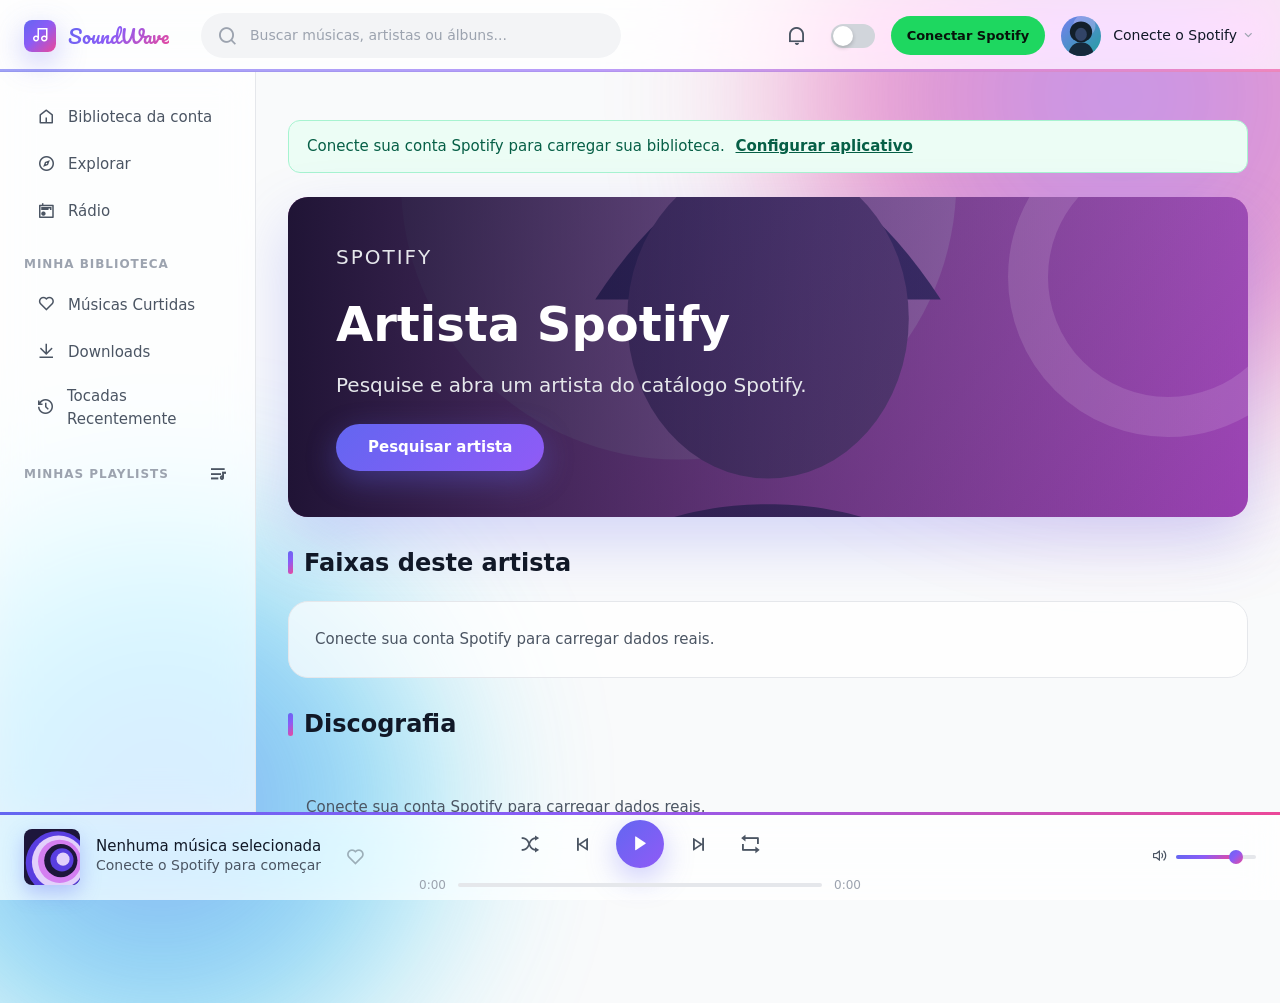
==== SoundWave-Vercel/SoundWave-API/artista.html @ 5b1b948e "Add files via upload" ====
<!DOCTYPE html>
<html lang="pt-BR">
<head>
  <meta charset="UTF-8">
  <meta name="viewport" content="width=device-width, initial-scale=1.0">
  <title>Artista · SoundWave</title>

  <!-- Fonte do logo (precisa de internet; sem ela, usa uma fonte cursiva do sistema) -->
  <link rel="preconnect" href="https://fonts.googleapis.com">
  <link rel="preconnect" href="https://fonts.gstatic.com" crossorigin>
  <link href="https://fonts.googleapis.com/css2?family=Pacifico&display=swap" rel="stylesheet" media="print" onload="this.media='all'">

  <!-- Ícones (Remix Icon, salvos na pasta css/icones) e estilo do site -->
  <link rel="stylesheet" href="css/icones/icones.css">
  <!-- estilo.css só importa os outros arquivos da pasta css, na ordem certa -->
  <link rel="stylesheet" href="css/estilo.css">
  <script defer src="js/spotify/inicio.js"></script>
  <script defer src="js/spotify/auth.js"></script>
  <script defer src="js/spotify/api.js"></script>
  <script defer src="js/spotify/library.js"></script>
  <script defer src="js/spotify/search.js"></script>
  <script defer src="js/spotify/player.js"></script>
  <script defer src="js/spotify/navigation.js"></script>
  <script defer src="js/spotify/device-music.js"></script>
  <script defer src="js/spotify/public-playlists.js"></script>
  <script defer src="js/spotify/app.js"></script>
</head>
<body>

  <!-- Estados controlados só por CSS: tema, menu no celular e play/pause -->
  <input class="estado" type="checkbox" id="tema-escuro" aria-label="Tema escuro">
  <input class="estado" type="checkbox" id="menu-aberto">
<!-- ===== Barra superior ===== -->
  <header class="barra-superior">
    <div class="barra-esquerda">
      <label class="botao-icone botao-menu" for="menu-aberto" aria-label="Abrir menu"><i class="ri-menu-line"></i></label>
      <a class="logo" href="index.html">
        <span class="logo-icone"><i class="ri-music-2-line"></i></span>
        <span class="logo-nome">SoundWave</span>
      </a>
      <form class="busca" action="explorar.html" method="get" role="search">
        <i class="ri-search-line"></i>
        <input type="search" name="q" placeholder="Buscar músicas, artistas ou álbuns..." aria-label="Buscar">
        <button type="submit">Buscar</button>
      </form>
    </div>
    <div class="barra-direita">
      <a class="botao-icone so-celular" href="explorar.html" aria-label="Buscar"><i class="ri-search-line"></i></a>
      <a class="botao-icone notificacoes" href="recentes.html" aria-label="Notificações"><i class="ri-notification-line"></i></a>
      <label class="interruptor" for="tema-escuro" title="Alternar tema escuro"></label>
      <a class="perfil" href="curtidas.html">
        <img src="img/avatar.svg" alt="Foto de perfil">
        <span class="perfil-nome">Conecte o Spotify <i class="ri-arrow-down-s-line"></i></span>
      </a>
    </div>
  </header>

  <!-- Fundo escuro que fecha o menu no celular -->
  <label class="menu-fundo" for="menu-aberto" aria-label="Fechar menu"></label>

  <!-- ===== Menu lateral ===== -->
  <nav class="menu-lateral" aria-label="Menu principal">
    <div class="menu-grupo">
      <a class="menu-item" href="index.html"><i class="ri-home-5-line"></i><span>Biblioteca da conta</span></a>
      <a class="menu-item" href="explorar.html"><i class="ri-compass-3-line"></i><span>Explorar</span></a>
      <a class="menu-item" href="radio.html"><i class="ri-radio-line"></i><span>Rádio</span></a>
    </div>
    <div class="menu-grupo">
      <h3 class="menu-titulo">Minha Biblioteca</h3>
      <a class="menu-item" href="curtidas.html"><i class="ri-heart-line"></i><span>Músicas Curtidas</span></a>
      <a class="menu-item" href="downloads.html"><i class="ri-download-line"></i><span>Downloads</span></a>
      <a class="menu-item" href="recentes.html"><i class="ri-history-line"></i><span>Tocadas Recentemente</span></a>
    </div>
    <div class="menu-grupo">
      <h3 class="menu-titulo">Minhas Playlists <a class="botao-icone" href="playlist.html" aria-label="Ver playlists"><i class="ri-play-list-line"></i></a></h3>
      <div data-spotify-playlists></div>
    </div>
  </nav>

  <!-- ===== Conteúdo ===== -->
  <main class="conteudo">

      <section class="destaque" data-spotify-artist-hero style="background-image: url('img/lua-caicara.svg');">
        <div class="destaque-texto">
          <p class="destaque-tipo">Spotify</p>
          <h1>Artista Spotify</h1>
          <p>Pesquise e abra um artista do catálogo Spotify.</p>
          <a class="botao-principal" href="explorar.html">Pesquisar artista</a>
        </div>
      </section>
      <section class="secao"><div class="secao-cabecalho"><h2>Faixas deste artista</h2></div><ol class="lista-musicas" data-spotify-artist-tracks></ol></section>
      <section class="secao">
        <div class="secao-cabecalho">
          <h2>Discografia</h2>
          
        </div>
        <div class="grade grade-5" data-spotify-artist-albums></div>
      </section>

  </main>

  <!-- ===== Player ===== -->
  <footer class="player">
    <div class="player-musica">
      <img src="img/tocando-agora.svg" alt="Capa da música atual">
      <div>
        <h4>Nenhuma música selecionada</h4>
        <p>Conecte o Spotify para começar</p>
      </div>
      <button type="button" class="curtir botao-icone" data-current-favorite aria-label="Salvar música atual" disabled><i class="ri-heart-line"></i><i class="ri-heart-fill"></i></button>
    </div>
    <div class="player-centro">
      <div class="player-botoes">
        <label class="botao-icone" title="Aleatório"><input class="estado" type="checkbox"><i class="ri-shuffle-line"></i></label>
        <a class="botao-icone" href="#" aria-label="Anterior"><i class="ri-skip-back-line"></i></a>
        <button type="button" class="botao-tocar" aria-label="Tocar ou pausar"><i class="ri-pause-line"></i><i class="ri-play-fill"></i></button>
        <a class="botao-icone" href="#" aria-label="Próxima"><i class="ri-skip-forward-line"></i></a>
        <label class="botao-icone" title="Repetir"><input class="estado" type="checkbox"><i class="ri-repeat-line"></i></label>
      </div>
      <div class="player-progresso">
        <span>0:00</span>
        <div class="barra-progresso"><span></span></div>
        <span>0:00</span>
      </div>
    </div>
    <div class="player-direita">
      <a class="botao-icone extra" href="playlist.html" aria-label="Playlists"><i class="ri-play-list-line"></i></a>
      <button type="button" class="botao-icone extra" data-fullscreen aria-label="Tela cheia"><i class="ri-fullscreen-line"></i></button>
      <div class="volume" title="Volume: 75%"><i class="ri-volume-up-line"></i><div class="volume-barra"><span></span></div></div>
    </div>
  </footer>

</body>
</html>
---- SoundWave-Vercel/SoundWave-API/css/icones/icones.css ----
/* Ícones usados no site (Remix Icon, versão reduzida).
   O arquivo original tem ~3.000 ícones; aqui ficam só os 27 que o SoundWave usa.
   Para usar um ícone novo, copie a regra dele do arquivo original (remixicon.css,
   em https://remixicon.com) para cá. */

/*
* Remix Icon v4.6.0
* https://remixicon.com
* https://github.com/Remix-Design/RemixIcon
*
* Copyright RemixIcon.com
* Released under the Apache License Version 2.0
*
* Date: 2024-12-17
*/
@font-face {
  font-family: "remixicon";
  src: url("[data-uri]") format("woff2"),
       url("remixicon.woff") format("woff");
  font-display: swap;
}

[class^="ri-"], [class*=" ri-"] {
  font-family: 'remixicon' !important;
  font-style: normal;
  -webkit-font-smoothing: antialiased;
  -moz-osx-font-smoothing: grayscale;
}

.ri-add-line:before { content: "\ea13"; }
.ri-arrow-down-s-line:before { content: "\ea4e"; }
.ri-checkbox-circle-fill:before { content: "\eb80"; }
.ri-compass-3-line:before { content: "\ebbe"; }
.ri-computer-line:before { content: "\ebca"; }
.ri-download-2-line:before { content: "\ec54"; }
.ri-download-line:before { content: "\ec5a"; }
.ri-fullscreen-line:before { content: "\ed9c"; }
.ri-heart-fill:before { content: "\ee0e"; }
.ri-heart-line:before { content: "\ee0f"; }
.ri-history-line:before { content: "\ee17"; }
.ri-home-5-line:before { content: "\ee1f"; }
.ri-menu-line:before { content: "\ef3e"; }
.ri-mic-line:before { content: "\ef50"; }
.ri-music-2-line:before { content: "\ef83"; }
.ri-notification-line:before { content: "\ef9a"; }
.ri-pause-line:before { content: "\efd8"; }
.ri-play-circle-line:before { content: "\f009"; }
.ri-play-fill:before { content: "\f00a"; }
.ri-play-list-line:before { content: "\f011"; }
.ri-radio-line:before { content: "\f052"; }
.ri-repeat-line:before { content: "\f074"; }
.ri-search-line:before { content: "\f0d1"; }
.ri-shuffle-line:before { content: "\f124"; }
.ri-skip-back-line:before { content: "\f140"; }
.ri-skip-forward-line:before { content: "\f144"; }
.ri-volume-up-line:before { content: "\f2a2"; }
---- SoundWave-Vercel/SoundWave-API/css/estilo.css ----
/* =====================================================================
   SoundWave — arquivo principal de estilo.
   Ele só reúne os outros arquivos, na ordem certa.
   A ordem importa: "responsivo" e "tema-escuro" vêm por último porque
   sobrescrevem regras dos arquivos anteriores.
   ===================================================================== */
@import url("variaveis.css");
@import url("base.css");
@import url("barra-superior.css");
@import url("menu-lateral.css");
@import url("conteudo.css");
@import url("lista-musicas.css");
@import url("player.css");
@import url("decoracao.css");
@import url("animacoes.css");
@import url("responsivo.css");
@import url("tema-escuro.css");
@import url("spotify.css");
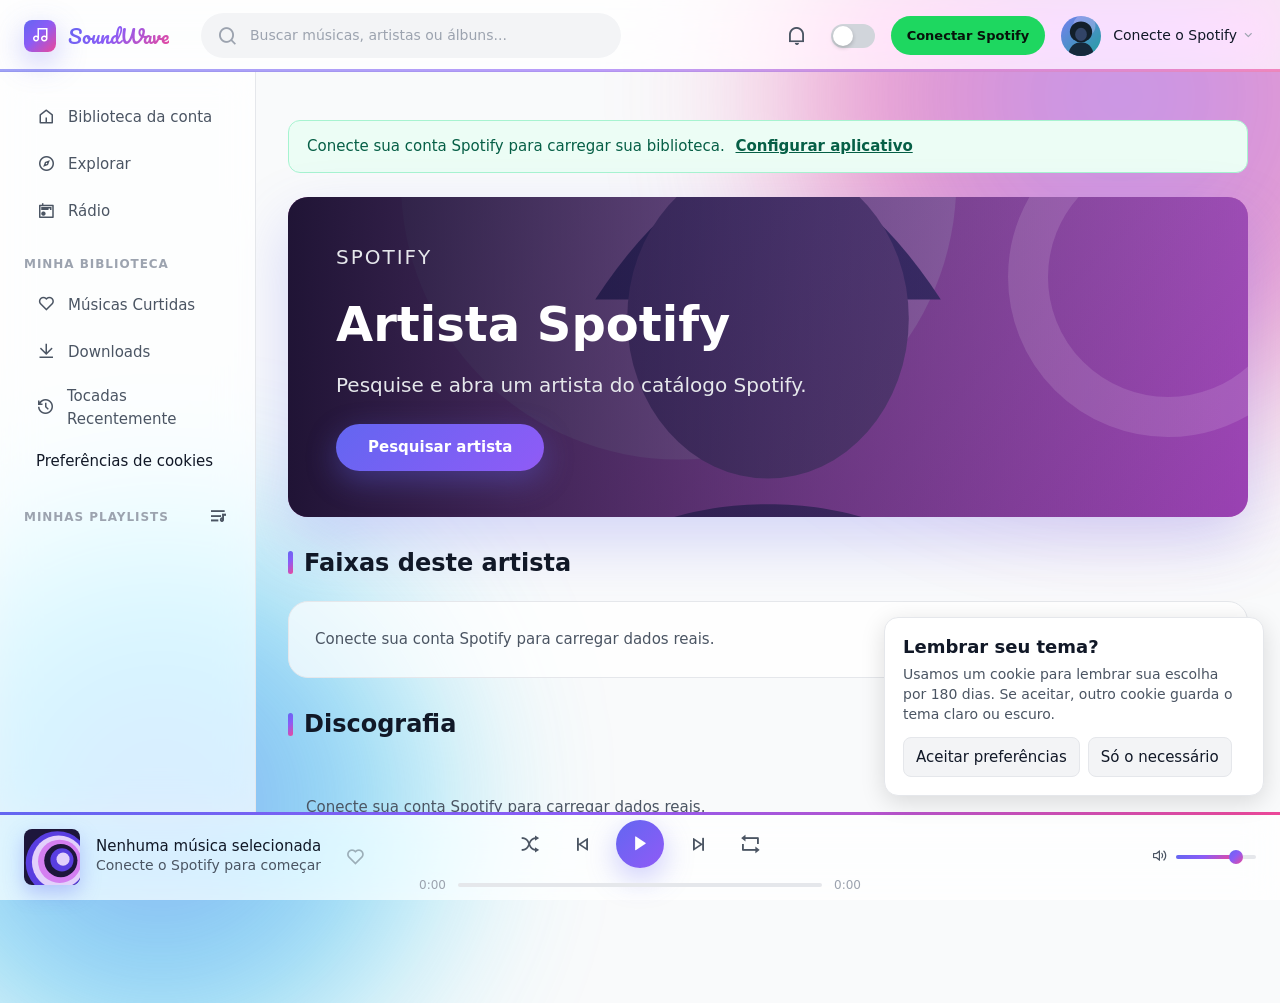
==== commit c61f5ae7: "Restaurar o botão de preferências de cookies nas telas do SoundWave" ====
--- a/SoundWave-Vercel/SoundWave-API/artista.html
+++ b/SoundWave-Vercel/SoundWave-API/artista.html
@@ -5,14 +5,11 @@
   <meta name="viewport" content="width=device-width, initial-scale=1.0">
   <title>Artista · SoundWave</title>
 
-  <!-- Fonte do logo (precisa de internet; sem ela, usa uma fonte cursiva do sistema) -->
   <link rel="preconnect" href="https://fonts.googleapis.com">
   <link rel="preconnect" href="https://fonts.gstatic.com" crossorigin>
   <link href="https://fonts.googleapis.com/css2?family=Pacifico&display=swap" rel="stylesheet" media="print" onload="this.media='all'">
 
-  <!-- Ícones (Remix Icon, salvos na pasta css/icones) e estilo do site -->
   <link rel="stylesheet" href="css/icones/icones.css">
-  <!-- estilo.css só importa os outros arquivos da pasta css, na ordem certa -->
   <link rel="stylesheet" href="css/estilo.css">
   <script defer src="js/spotify/inicio.js"></script>
   <script defer src="js/spotify/auth.js"></script>
@@ -27,10 +24,8 @@
 </head>
 <body>
 
-  <!-- Estados controlados só por CSS: tema, menu no celular e play/pause -->
   <input class="estado" type="checkbox" id="tema-escuro" aria-label="Tema escuro">
   <input class="estado" type="checkbox" id="menu-aberto">
-<!-- ===== Barra superior ===== -->
   <header class="barra-superior">
     <div class="barra-esquerda">
       <label class="botao-icone botao-menu" for="menu-aberto" aria-label="Abrir menu"><i class="ri-menu-line"></i></label>
@@ -55,10 +50,8 @@
     </div>
   </header>
 
-  <!-- Fundo escuro que fecha o menu no celular -->
   <label class="menu-fundo" for="menu-aberto" aria-label="Fechar menu"></label>
 
-  <!-- ===== Menu lateral ===== -->
   <nav class="menu-lateral" aria-label="Menu principal">
     <div class="menu-grupo">
       <a class="menu-item" href="index.html"><i class="ri-home-5-line"></i><span>Biblioteca da conta</span></a>
@@ -70,14 +63,13 @@
       <a class="menu-item" href="curtidas.html"><i class="ri-heart-line"></i><span>Músicas Curtidas</span></a>
       <a class="menu-item" href="downloads.html"><i class="ri-download-line"></i><span>Downloads</span></a>
       <a class="menu-item" href="recentes.html"><i class="ri-history-line"></i><span>Tocadas Recentemente</span></a>
+      <button type="button" class="menu-item preferencias-cookie" data-cookie-settings>Preferências de cookies</button>
     </div>
     <div class="menu-grupo">
       <h3 class="menu-titulo">Minhas Playlists <a class="botao-icone" href="playlist.html" aria-label="Ver playlists"><i class="ri-play-list-line"></i></a></h3>
       <div data-spotify-playlists></div>
     </div>
   </nav>
-
-  <!-- ===== Conteúdo ===== -->
   <main class="conteudo">
 
       <section class="destaque" data-spotify-artist-hero style="background-image: url('img/lua-caicara.svg');">
@@ -99,7 +91,6 @@
 
   </main>
 
-  <!-- ===== Player ===== -->
   <footer class="player">
     <div class="player-musica">
       <img src="img/tocando-agora.svg" alt="Capa da música atual">
--- a/SoundWave-Vercel/SoundWave-API/css/estilo.css
+++ b/SoundWave-Vercel/SoundWave-API/css/estilo.css
@@ -1,9 +1,3 @@
-/* =====================================================================
-   SoundWave — arquivo principal de estilo.
-   Ele só reúne os outros arquivos, na ordem certa.
-   A ordem importa: "responsivo" e "tema-escuro" vêm por último porque
-   sobrescrevem regras dos arquivos anteriores.
-   ===================================================================== */
 @import url("variaveis.css");
 @import url("base.css");
 @import url("barra-superior.css");
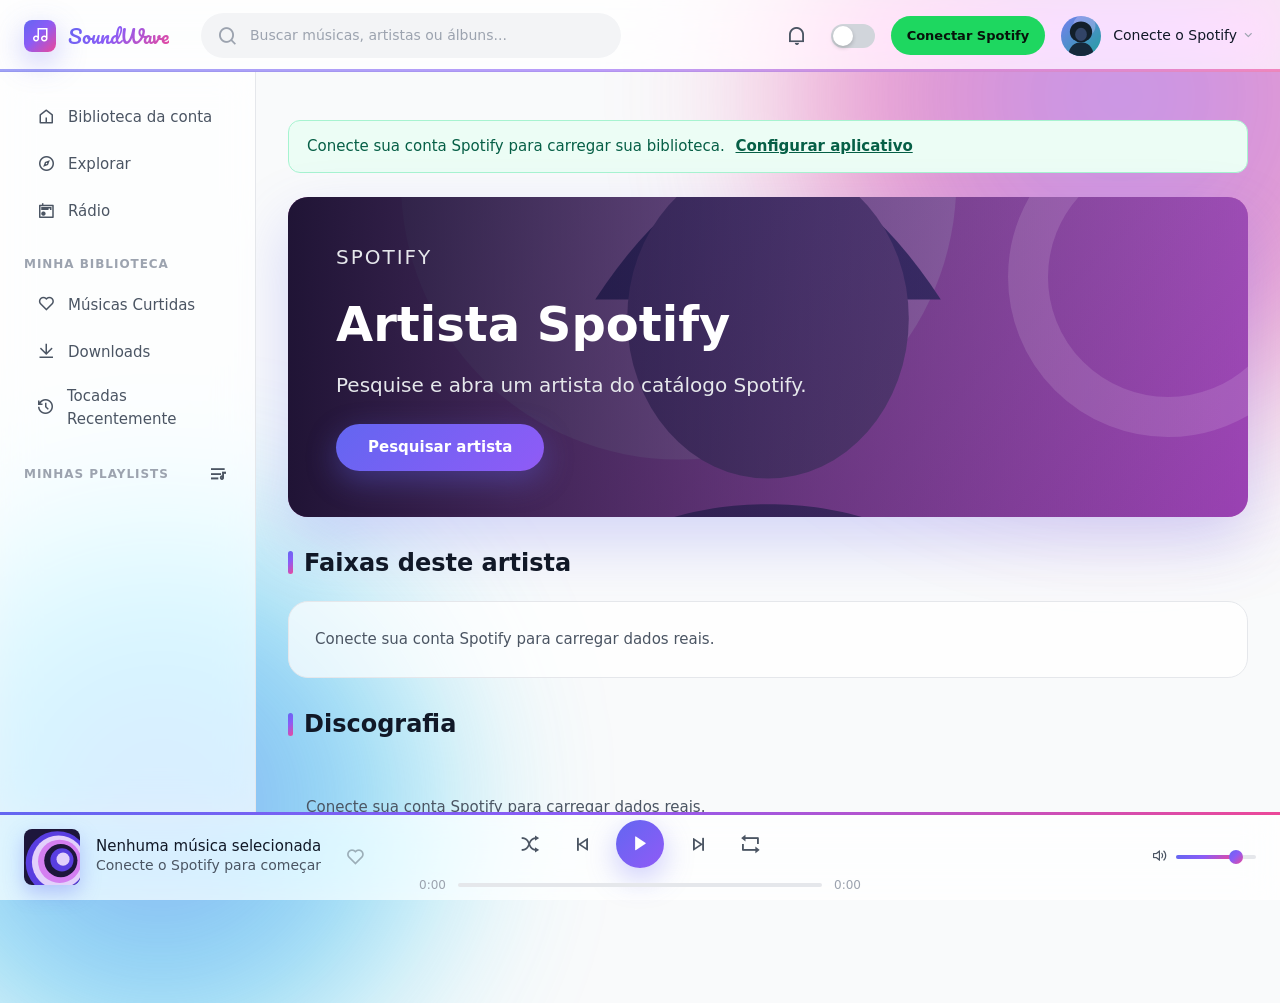
==== commit f95916c7: "Reverter a inclusão do botão de preferências de cookies" ====
--- a/SoundWave-Vercel/SoundWave-API/artista.html
+++ b/SoundWave-Vercel/SoundWave-API/artista.html
@@ -63,13 +63,13 @@
       <a class="menu-item" href="curtidas.html"><i class="ri-heart-line"></i><span>Músicas Curtidas</span></a>
       <a class="menu-item" href="downloads.html"><i class="ri-download-line"></i><span>Downloads</span></a>
       <a class="menu-item" href="recentes.html"><i class="ri-history-line"></i><span>Tocadas Recentemente</span></a>
-      <button type="button" class="menu-item preferencias-cookie" data-cookie-settings>Preferências de cookies</button>
     </div>
     <div class="menu-grupo">
       <h3 class="menu-titulo">Minhas Playlists <a class="botao-icone" href="playlist.html" aria-label="Ver playlists"><i class="ri-play-list-line"></i></a></h3>
       <div data-spotify-playlists></div>
     </div>
   </nav>
+
   <main class="conteudo">
 
       <section class="destaque" data-spotify-artist-hero style="background-image: url('img/lua-caicara.svg');">
